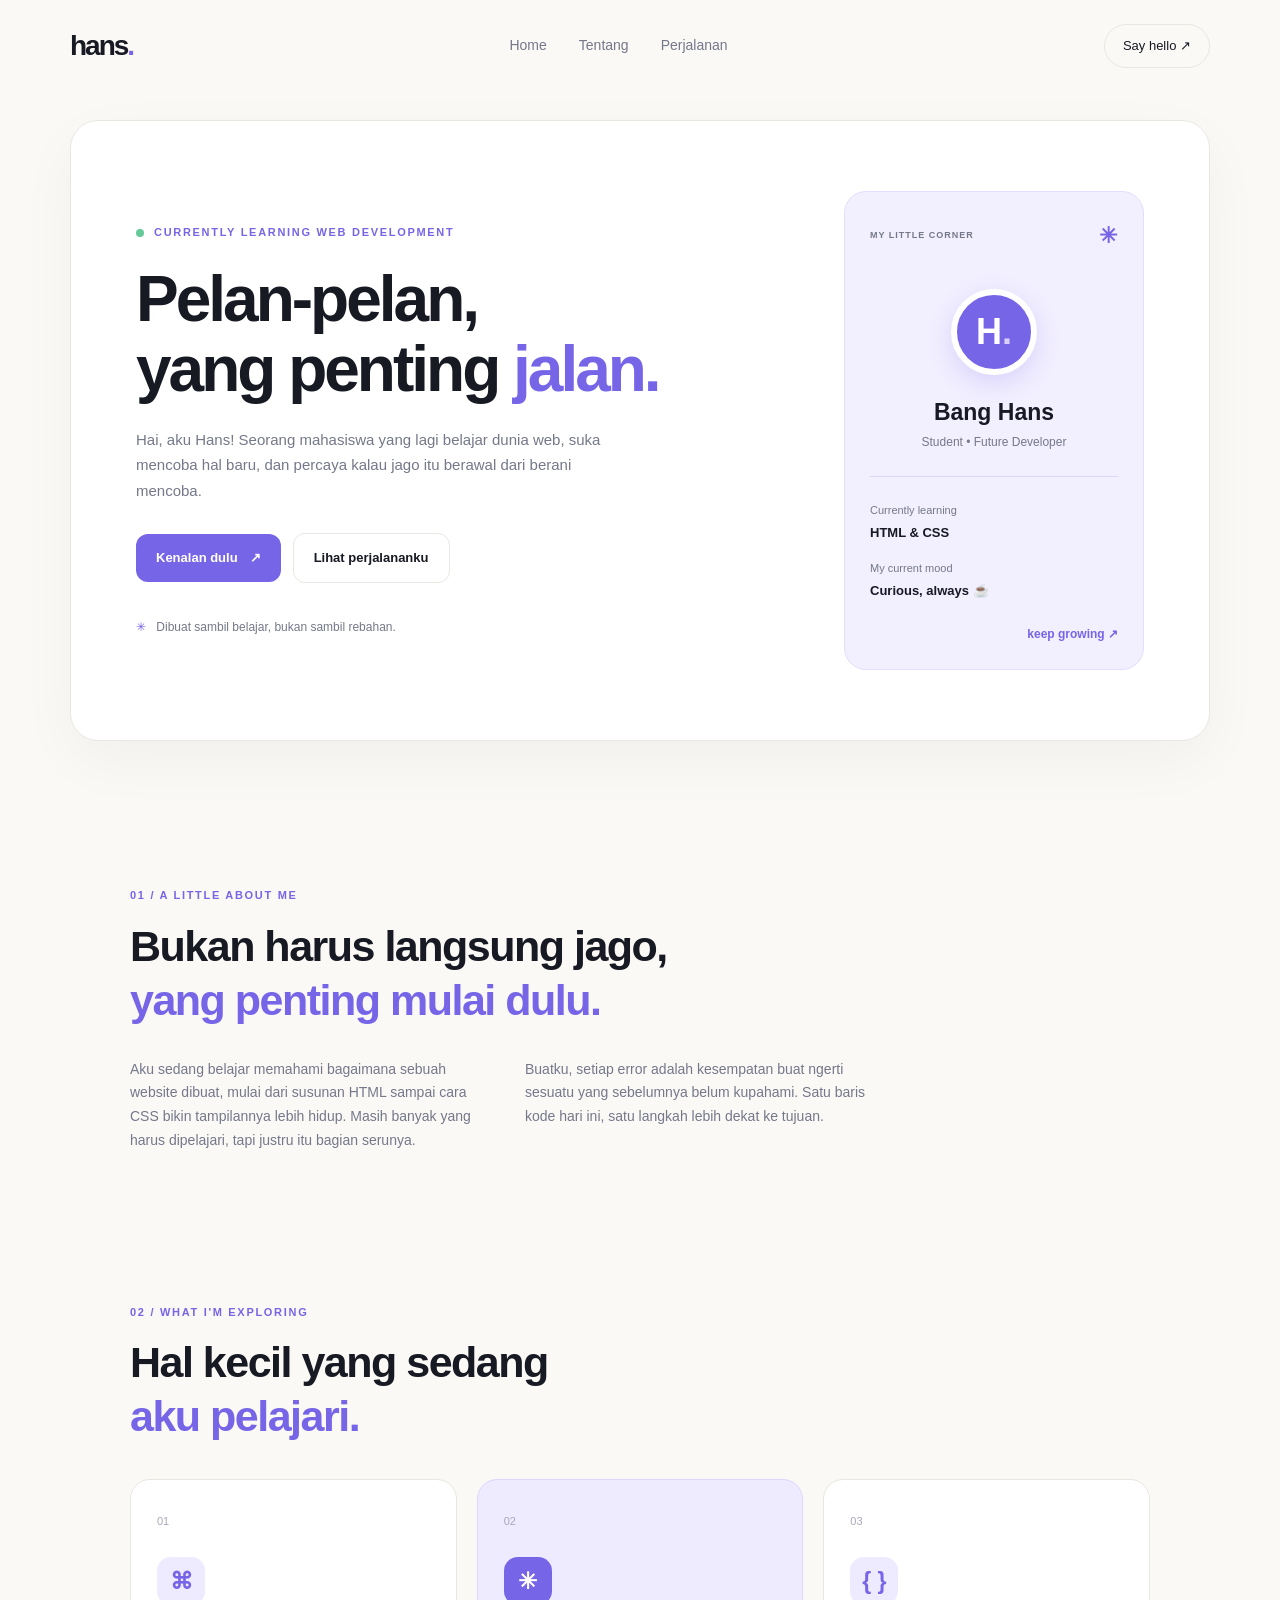
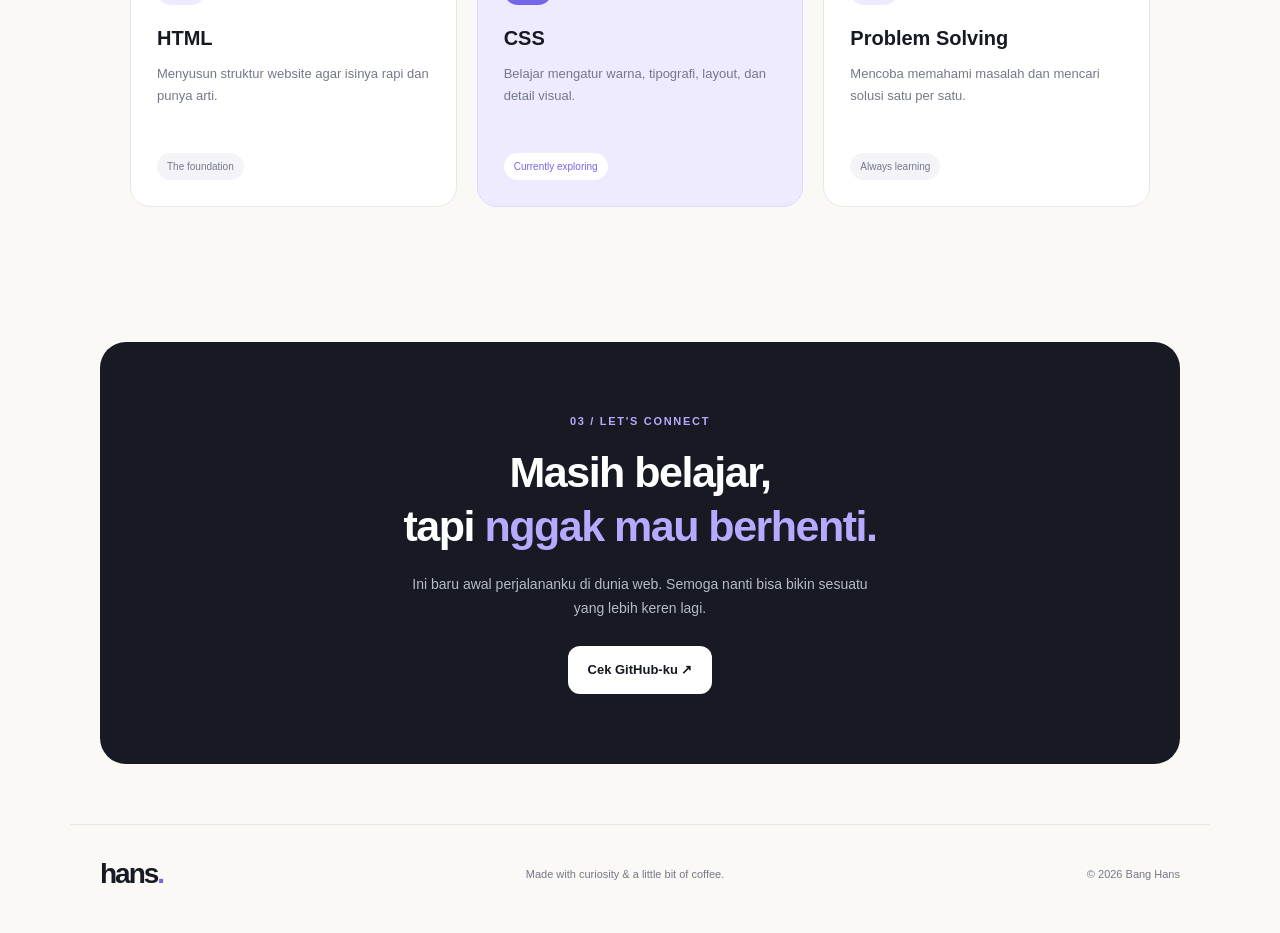
==== wpubelajarweb/08-css-dasar/index.html @ 2903f430 "feat: menyelesaikan tugas 6 studi kasus 1 html landing page" ====
<!DOCTYPE html>
<html lang="id">
<head>
    <meta charset="UTF-8">
    <meta name="viewport" content="width=device-width, initial-scale=1.0">
    <title>Hans Space | My Little Corner</title>
    <link rel="stylesheet" href="style.css">
</head>
<body>

    <header class="navbar">
        <a href="#" class="logo">hans<span>.</span></a>

        <nav>
            <a href="#home">Home</a>
            <a href="#about">Tentang</a>
            <a href="#journey">Perjalanan</a>
        </nav>

        <a href="#contact" class="nav-button">Say hello ↗</a>
    </header>

    <main>
        <section class="hero" id="home">
            <div class="hero-content">
                <p class="eyebrow">
                    <span class="status-dot"></span>
                    CURRENTLY LEARNING WEB DEVELOPMENT
                </p>

                <h1>
                    Pelan-pelan,<br>
                    yang penting <span>jalan.</span>
                </h1>

                <p class="hero-description">
                    Hai, aku Hans! Seorang mahasiswa yang lagi
                    belajar dunia web, suka mencoba hal baru,
                    dan percaya kalau jago itu berawal dari
                    berani mencoba.
                </p>

                <div class="hero-actions">
                    <a href="#about" class="button-primary">
                        Kenalan dulu <span>↗</span>
                    </a>
                    <a href="#journey" class="button-secondary">
                        Lihat perjalananku
                    </a>
                </div>

                <div class="mini-note">
                    <span>✳</span>
                    Dibuat sambil belajar, bukan sambil rebahan.
                </div>
            </div>

            <div class="hero-card">
                <div class="card-top">
                    <span>MY LITTLE CORNER</span>
                    <span class="card-star">✳</span>
                </div>

                <div class="avatar">
                    H<span>.</span>
                </div>

                <h2>Bang Hans</h2>
                <p class="card-subtitle">Student • Future Developer</p>

                <div class="card-divider"></div>

                <div class="card-info">
                    <span>Currently learning</span>
                    <strong>HTML & CSS</strong>
                </div>

                <div class="card-info">
                    <span>My current mood</span>
                    <strong>Curious, always ☕</strong>
                </div>

                <div class="card-decoration">keep growing ↗</div>
            </div>
        </section>

        <section class="about section" id="about">
            <div class="section-heading">
                <p class="eyebrow">01 / A LITTLE ABOUT ME</p>
                <h2>Bukan harus langsung jago,<br>
                    <span>yang penting mulai dulu.</span>
                </h2>
            </div>

            <div class="about-content">
                <p>
                    Aku sedang belajar memahami bagaimana sebuah
                    website dibuat, mulai dari susunan HTML sampai
                    cara CSS bikin tampilannya lebih hidup.
                    Masih banyak yang harus dipelajari, tapi justru
                    itu bagian serunya.
                </p>

                <p>
                    Buatku, setiap error adalah kesempatan buat
                    ngerti sesuatu yang sebelumnya belum kupahami.
                    Satu baris kode hari ini, satu langkah lebih
                    dekat ke tujuan.
                </p>
            </div>
        </section>

        <section class="journey section" id="journey">
            <div class="section-heading">
                <p class="eyebrow">02 / WHAT I'M EXPLORING</p>
                <h2>Hal kecil yang sedang<br>
                    <span>aku pelajari.</span>
                </h2>
            </div>

            <div class="skill-grid">
                <article class="skill-card">
                    <span class="skill-number">01</span>
                    <div class="skill-icon">⌘</div>
                    <h3>HTML</h3>
                    <p>Menyusun struktur website agar isinya rapi
                       dan punya arti.</p>
                    <span class="skill-tag">The foundation</span>
                </article>

                <article class="skill-card featured">
                    <span class="skill-number">02</span>
                    <div class="skill-icon">✳</div>
                    <h3>CSS</h3>
                    <p>Belajar mengatur warna, tipografi, layout,
                       dan detail visual.</p>
                    <span class="skill-tag">Currently exploring</span>
                </article>

                <article class="skill-card">
                    <span class="skill-number">03</span>
                    <div class="skill-icon">{ }</div>
                    <h3>Problem Solving</h3>
                    <p>Mencoba memahami masalah dan mencari
                       solusi satu per satu.</p>
                    <span class="skill-tag">Always learning</span>
                </article>
            </div>
        </section>

        <section class="contact section" id="contact">
            <p class="eyebrow">03 / LET'S CONNECT</p>
            <h2>Masih belajar,<br>tapi <span>nggak mau berhenti.</span></h2>
            <p>
                Ini baru awal perjalananku di dunia web.
                Semoga nanti bisa bikin sesuatu yang lebih keren lagi.
            </p>
            <a
                href="https://github.com/BangHansss"
                target="_blank"
                rel="noopener noreferrer"
                class="button-primary"
            >
                Cek GitHub-ku ↗
            </a>
        </section>
    </main>

    <footer class="footer">
        <a href="#" class="logo">hans<span>.</span></a>
        <p>Made with curiosity & a little bit of coffee.</p>
        <span>© 2026 Bang Hans</span>
    </footer>

</body>
</html>
---- wpubelajarweb/08-css-dasar/style.css ----
* {
    margin: 0;
    padding: 0;
    box-sizing: border-box;
}

html {
    scroll-behavior: smooth;
    scroll-padding-top: 90px;
}

:root {
    --dark: #171923;
    --muted: #747889;
    --purple: #7765e8;
    --purple-light: #eeeaff;
    --background: #faf9f6;
    --white: #ffffff;
    --border: #e9e7e2;
}

body {
    font-family: Arial, Helvetica, sans-serif;
    background-color: var(--background);
    color: var(--dark);
    line-height: 1.7;
}


.navbar {
    width: 100%;
    max-width: 1200px;
    margin: 0 auto;
    padding: 22px 30px;
    display: flex;
    align-items: center;
    justify-content: space-between;
    gap: 24px;
}

.logo {
    color: var(--dark);
    font-size: 28px;
    font-weight: 800;
    letter-spacing: -2px;
    text-decoration: none;
}

.logo span {
    color: var(--purple);
}

.navbar nav {
    display: flex;
    gap: 32px;
}

.navbar nav a {
    color: var(--muted);
    font-size: 14px;
    text-decoration: none;
    transition: color 0.3s ease;
}

.navbar nav a:hover {
    color: var(--purple);
}

.nav-button {
    padding: 10px 18px;
    color: var(--dark);
    border: 1px solid var(--border);
    border-radius: 30px;
    text-decoration: none;
    font-size: 13px;
    transition: all 0.3s ease;
}

.nav-button:hover {
    background-color: var(--dark);
    color: var(--white);
}

.hero {
    max-width: 1140px;
    min-height: 580px;
    margin: 28px auto 70px;
    padding: 70px 65px;
    display: flex;
    align-items: center;
    justify-content: space-between;
    gap: 50px;
    background: var(--white);
    border: 1px solid var(--border);
    border-radius: 28px;
    box-shadow: 0 20px 60px rgba(23, 25, 35, 0.04);
}

.hero-content {
    max-width: 590px;
}

.eyebrow {
    color: var(--purple);
    font-size: 11px;
    font-weight: bold;
    letter-spacing: 1.7px;
}

.hero-content .eyebrow {
    display: flex;
    align-items: center;
    gap: 10px;
}

.status-dot {
    width: 8px;
    height: 8px;
    display: inline-block;
    background-color: #65c99a;
    border-radius: 50%;
}

.hero h1 {
    margin: 22px 0;
    font-size: clamp(42px, 5vw, 68px);
    line-height: 1.1;
    letter-spacing: -3px;
}

.hero h1 span,
.section-heading h2 span,
.contact h2 span {
    color: var(--purple);
}

.hero-description {
    max-width: 490px;
    color: var(--muted);
    font-size: 15px;
}

.hero-actions {
    margin-top: 30px;
    display: flex;
    align-items: center;
    flex-wrap: wrap;
    gap: 12px;
}

.button-primary,
.button-secondary {
    display: inline-flex;
    align-items: center;
    justify-content: center;
    gap: 12px;
    padding: 13px 20px;
    border-radius: 12px;
    font-size: 13px;
    font-weight: bold;
    text-decoration: none;
    transition: all 0.3s ease;
}

.button-primary {
    background-color: var(--purple);
    color: var(--white);
}

.button-primary:hover {
    background-color: var(--dark);
    transform: translateY(-3px);
}

.button-secondary {
    color: var(--dark);
    border: 1px solid var(--border);
}

.button-secondary:hover {
    border-color: var(--purple);
    color: var(--purple);
}

.mini-note {
    margin-top: 34px;
    color: var(--muted);
    font-size: 12px;
}

.mini-note span {
    margin-right: 7px;
    color: var(--purple);
}

.hero-card {
    position: relative;
    flex-shrink: 0;
    width: 300px;
    padding: 25px;
    overflow: hidden;
    background-color: #f2efff;
    border: 1px solid #e4defe;
    border-radius: 22px;
}

.card-top {
    display: flex;
    align-items: center;
    justify-content: space-between;
    color: var(--muted);
    font-size: 9px;
    font-weight: bold;
    letter-spacing: 1px;
}

.card-star {
    color: var(--purple);
    font-size: 22px;
}

.avatar {
    width: 86px;
    height: 86px;
    margin: 35px auto 18px;
    display: flex;
    align-items: center;
    justify-content: center;
    background-color: var(--purple);
    color: var(--white);
    border: 6px solid var(--white);
    border-radius: 50%;
    box-shadow: 0 8px 25px rgba(119, 101, 232, 0.2);
    font-size: 36px;
    font-weight: bold;
}

.avatar span {
    color: #d9d0ff;
}

.hero-card h2 {
    text-align: center;
    font-size: 23px;
}

.card-subtitle {
    color: var(--muted);
    text-align: center;
    font-size: 12px;
}

.card-divider {
    height: 1px;
    margin: 24px 0;
    background-color: #ded8f7;
}

.card-info {
    margin-bottom: 15px;
    display: flex;
    flex-direction: column;
    gap: 2px;
}

.card-info span {
    color: var(--muted);
    font-size: 11px;
}

.card-info strong {
    font-size: 13px;
}

.card-decoration {
    margin-top: 22px;
    color: var(--purple);
    text-align: right;
    font-size: 12px;
    font-weight: bold;
}


.section {
    max-width: 1080px;
    margin: 0 auto;
    padding: 75px 30px;
}

.section-heading h2,
.contact h2 {
    margin-top: 15px;
    font-size: clamp(30px, 4vw, 43px);
    line-height: 1.25;
    letter-spacing: -1.5px;
}

.about-content {
    max-width: 760px;
    margin-top: 30px;
    display: grid;
    grid-template-columns: 1fr 1fr;
    gap: 30px;
}

.about-content p {
    color: var(--muted);
    font-size: 14px;
}


.skill-grid {
    margin-top: 35px;
    display: grid;
    grid-template-columns: repeat(3, 1fr);
    gap: 20px;
}

.skill-card {
    position: relative;
    padding: 26px;
    background-color: var(--white);
    border: 1px solid var(--border);
    border-radius: 20px;
    transition: all 0.3s ease;
}

.skill-card:hover {
    transform: translateY(-6px);
    border-color: #c9c0ff;
    box-shadow: 0 15px 35px rgba(23, 25, 35, 0.06);
}

.skill-card.featured {
    background-color: var(--purple-light);
    border-color: #ded7ff;
}

.skill-number {
    color: #aaa7b7;
    font-size: 11px;
}

.skill-icon {
    width: 48px;
    height: 48px;
    margin: 24px 0 16px;
    display: flex;
    align-items: center;
    justify-content: center;
    background-color: var(--purple-light);
    color: var(--purple);
    border-radius: 14px;
    font-size: 23px;
    font-weight: bold;
}

.featured .skill-icon {
    background-color: var(--purple);
    color: var(--white);
}

.skill-card h3 {
    margin-bottom: 8px;
    font-size: 20px;
}

.skill-card p {
    min-height: 72px;
    color: var(--muted);
    font-size: 13px;
}

.skill-tag {
    margin-top: 18px;
    display: inline-block;
    padding: 5px 10px;
    background-color: #f4f3f8;
    color: var(--muted);
    border-radius: 20px;
    font-size: 10px;
}

.featured .skill-tag {
    background-color: var(--white);
    color: var(--purple);
}


.contact {
    margin-top: 60px;
    margin-bottom: 60px;
    padding: 70px 30px;
    background-color: var(--dark);
    border-radius: 26px;
    text-align: center;
}

.contact .eyebrow {
    color: #b4aaff;
}

.contact h2 {
    color: var(--white);
}

.contact h2 span {
    color: #b4aaff;
}

.contact > p:not(.eyebrow) {
    max-width: 460px;
    margin: 20px auto 25px;
    color: #b7bac8;
    font-size: 14px;
}

.contact .button-primary {
    background-color: var(--white);
    color: var(--dark);
}

.contact .button-primary:hover {
    background-color: var(--purple);
    color: var(--white);
}


.footer {
    max-width: 1140px;
    margin: 0 auto;
    padding: 25px 30px 35px;
    display: flex;
    align-items: center;
    justify-content: space-between;
    gap: 20px;
    border-top: 1px solid var(--border);
}

.footer p,
.footer > span {
    color: var(--muted);
    font-size: 11px;
}


@media (max-width: 850px) {
    .hero {
        margin: 20px;
        padding: 45px 30px;
        flex-direction: column;
        align-items: flex-start;
    }

    .hero-card {
        width: 100%;
        max-width: 380px;
        align-self: center;
    }

    .skill-grid {
        grid-template-columns: 1fr 1fr;
    }

    .contact {
        margin-right: 20px;
        margin-left: 20px;
    }
}

@media (max-width: 560px) {
    .navbar {
        padding: 18px 20px;
        flex-wrap: wrap;
    }

    .navbar nav {
        order: 3;
        width: 100%;
        justify-content: space-between;
        gap: 12px;
    }

    .hero {
        min-height: auto;
        margin: 12px;
        padding: 38px 22px;
        gap: 35px;
        border-radius: 22px;
    }

    .hero h1 {
        letter-spacing: -2px;
    }

    .hero-content .eyebrow {
        font-size: 9px;
        letter-spacing: 1px;
    }

    .hero-actions {
        align-items: stretch;
        flex-direction: column;
    }

    .section {
        padding: 55px 22px;
    }

    .about-content,
    .skill-grid {
        grid-template-columns: 1fr;
    }

    .skill-card p {
        min-height: auto;
    }

    .contact {
        margin: 20px 12px 40px;
        padding: 55px 22px;
    }

    .footer {
        padding: 25px 20px;
        flex-wrap: wrap;
    }

    .footer p {
        order: 3;
        width: 100%;
    }
}
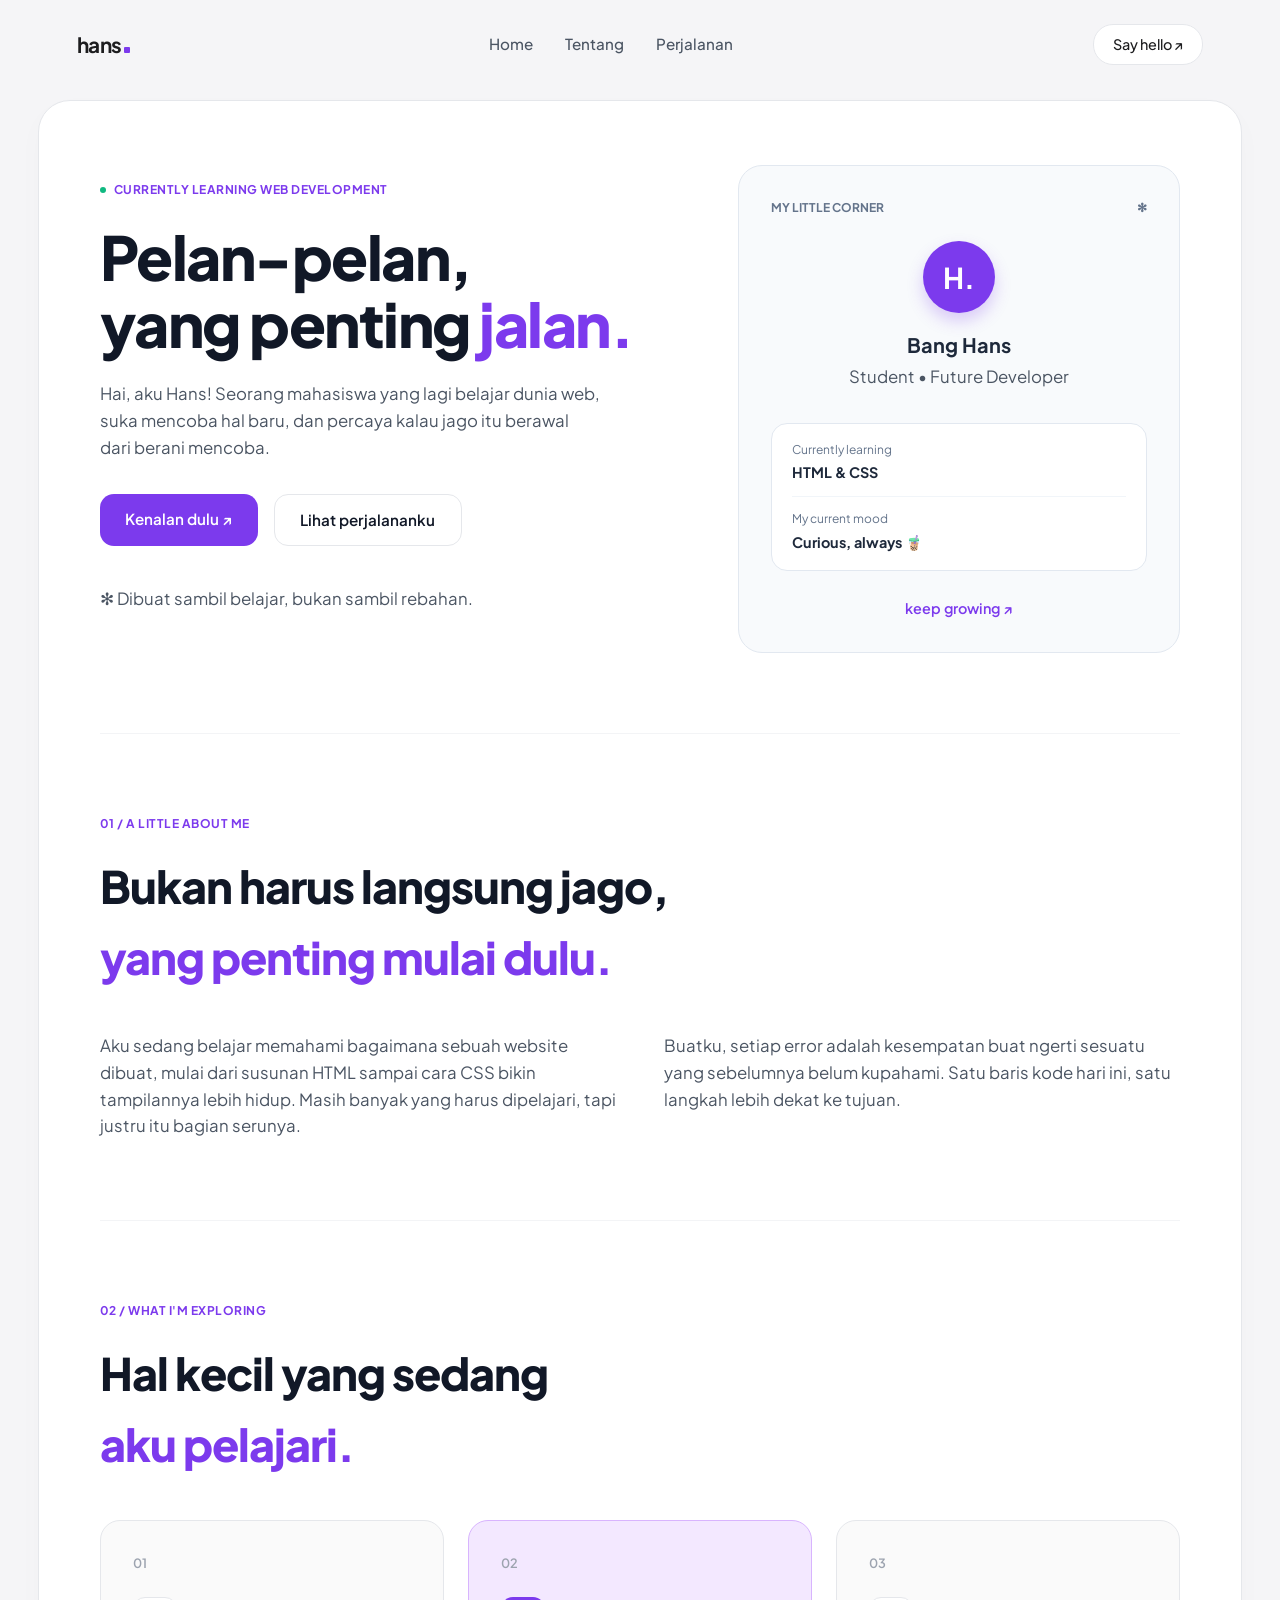
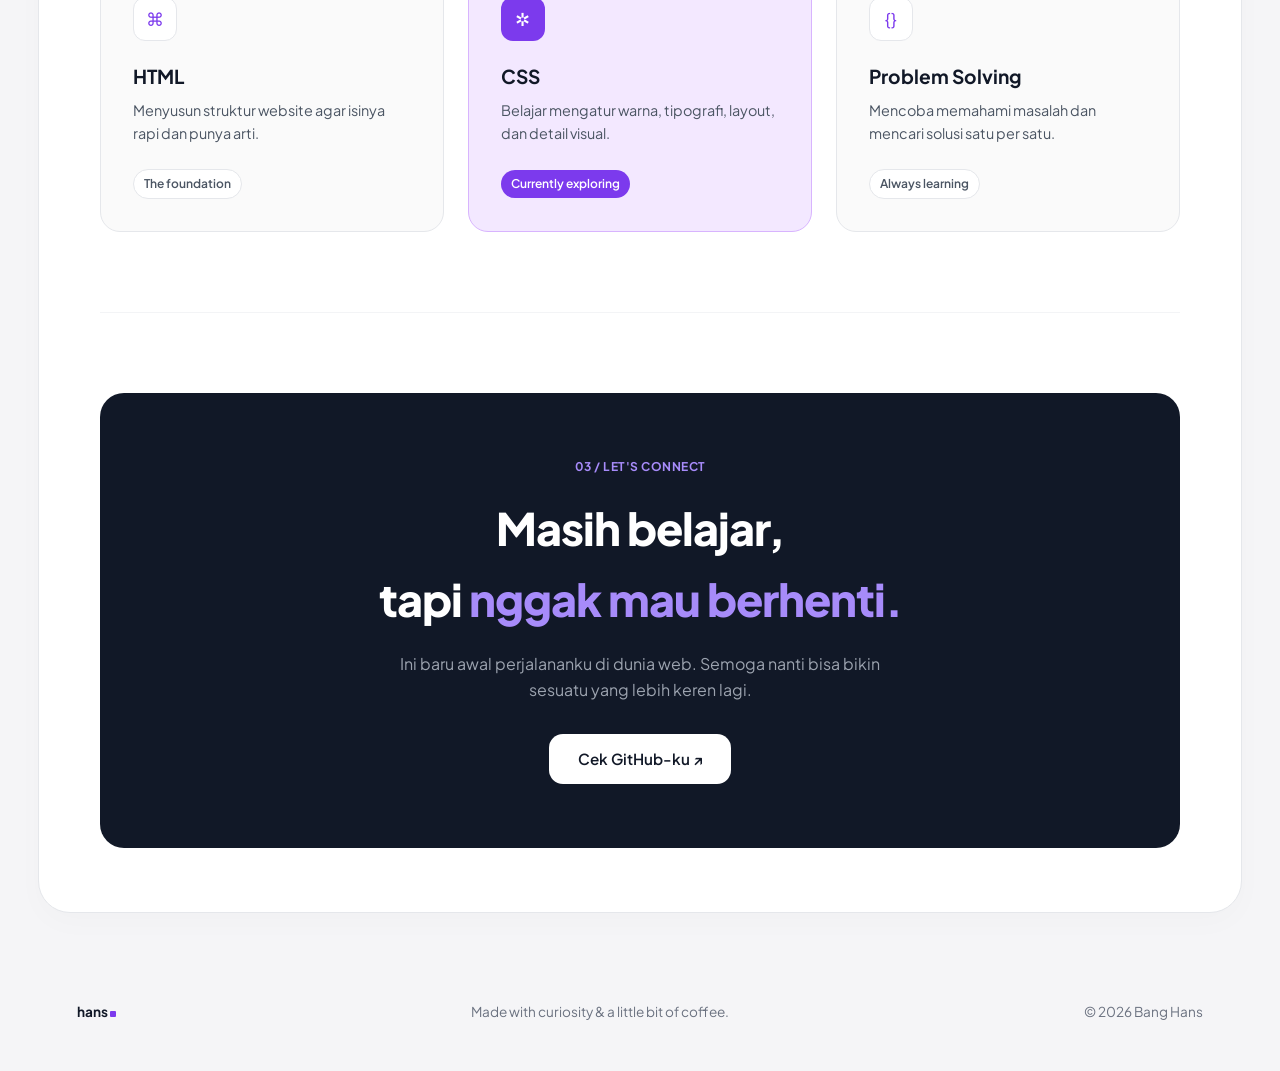
==== commit 24e2e4a7: "menyelesaikan tugas css dasar chapter 8" ====
--- a/wpubelajarweb/08-css-dasar/index.html
+++ b/wpubelajarweb/08-css-dasar/index.html
@@ -1,177 +1,128 @@
-
 <!DOCTYPE html>
 <html lang="id">
 <head>
     <meta charset="UTF-8">
     <meta name="viewport" content="width=device-width, initial-scale=1.0">
-    <title>Hans Space | My Little Corner</title>
+    <title>Bagas Raihan T. — Web Portfolio</title>
     <link rel="stylesheet" href="style.css">
+
+    <link rel="preconnect" href="https://fonts.googleapis.com">
+    <link rel="preconnect" href="https://fonts.gstatic.com" crossorigin>
+    <link href="https://fonts.googleapis.com/css2?family=Plus+Jakarta+Sans:wght@300;400;500;600;700&display=swap" rel="stylesheet">
 </head>
 <body>
 
-    <header class="navbar">
-        <a href="#" class="logo">hans<span>.</span></a>
-
+    <header>
+        <a href="#" class="logo">hans<span class="logo-dot"></span></a>
         <nav>
             <a href="#home">Home</a>
-            <a href="#about">Tentang</a>
-            <a href="#journey">Perjalanan</a>
+            <a href="#tentang">Tentang</a>
+            <a href="#perjalanan">Perjalanan</a>
         </nav>
-
-        <a href="#contact" class="nav-button">Say hello ↗</a>
+        <a href="https://github.com/BangHansss" target="_blank" class="btn-say-hello">Say hello ↗</a>
     </header>
 
-    <main>
-        <section class="hero" id="home">
-            <div class="hero-content">
-                <p class="eyebrow">
-                    <span class="status-dot"></span>
-                    CURRENTLY LEARNING WEB DEVELOPMENT
-                </p>
-
-                <h1>
-                    Pelan-pelan,<br>
-                    yang penting <span>jalan.</span>
-                </h1>
-
-                <p class="hero-description">
-                    Hai, aku Hans! Seorang mahasiswa yang lagi
-                    belajar dunia web, suka mencoba hal baru,
-                    dan percaya kalau jago itu berawal dari
-                    berani mencoba.
-                </p>
-
-                <div class="hero-actions">
-                    <a href="#about" class="button-primary">
-                        Kenalan dulu <span>↗</span>
-                    </a>
-                    <a href="#journey" class="button-secondary">
-                        Lihat perjalananku
-                    </a>
+    <main class="main-wrapper">
+        <div class="hero-card">
+            
+            <!-- Hero Section -->
+            <section id="home" class="hero">
+                <div class="hero-content">
+                    <div class="badge-learning">
+                        <span class="badge-dot"></span> CURRENTLY LEARNING WEB DEVELOPMENT
+                    </div>
+                    <h1>Pelan-pelan,<br>yang penting <span class="text-gradient">jalan.</span></h1>
+                    <p>
+                        Hai, aku Hans! Seorang mahasiswa yang lagi belajar dunia web, suka mencoba hal baru, dan percaya kalau jago itu berawal dari berani mencoba.
+                    </p>
+                    <div class="hero-buttons">
+                        <a href="#tentang" class="btn-primary">Kenalan dulu ↗</a>
+                        <a href="#perjalanan" class="btn-secondary">Lihat perjalananku</a>
+                    </div>
+                    <p class="footer-quote">✻ Dibuat sambil belajar, bukan sambil rebahan.</p>
                 </div>
 
-                <div class="mini-note">
-                    <span>✳</span>
-                    Dibuat sambil belajar, bukan sambil rebahan.
+                <div class="little-corner-card">
+                    <div class="corner-header">
+                        <span class="corner-title">MY LITTLE CORNER</span>
+                        <span class="corner-icon">✻</span>
+                    </div>
+                    <div class="profile-circle">H.</div>
+                    <h3>Bang Hans</h3>
+                    <p class="profile-subtitle">Student • Future Developer</p>
+                    
+                    <div class="corner-info">
+                        <div class="info-item">
+                            <span class="info-label">Currently learning</span>
+                            <span class="info-value">HTML & CSS</span>
+                        </div>
+                        <hr class="info-divider">
+                        <div class="info-item">
+                            <span class="info-label">My current mood</span>
+                            <span class="info-value">Curious, always 🧋</span>
+                        </div>
+                    </div>
+                    <a href="https://github.com/BangHansss" target="_blank" class="corner-link">keep growing ↗</a>
                 </div>
-            </div>
+            </section>
 
-            <div class="hero-card">
-                <div class="card-top">
-                    <span>MY LITTLE CORNER</span>
-                    <span class="card-star">✳</span>
+            <section id="tentang" class="section-about">
+                <div class="section-tag">01 / A LITTLE ABOUT ME</div>
+                <h2>Bukan harus langsung jago,<br><span class="text-gradient">yang penting mulai dulu.</span></h2>
+                <div class="about-grid">
+                    <p>Aku sedang belajar memahami bagaimana sebuah website dibuat, mulai dari susunan HTML sampai cara CSS bikin tampilannya lebih hidup. Masih banyak yang harus dipelajari, tapi justru itu bagian serunya.</p>
+                    <p>Buatku, setiap error adalah kesempatan buat ngerti sesuatu yang sebelumnya belum kupahami. Satu baris kode hari ini, satu langkah lebih dekat ke tujuan.</p>
                 </div>
+            </section>
 
-                <div class="avatar">
-                    H<span>.</span>
+            <section id="perjalanan" class="section-exploring">
+                <div class="section-tag">02 / WHAT I'M EXPLORING</div>
+                <h2>Hal kecil yang sedang<br><span class="text-gradient">aku pelajari.</span></h2>
+                
+                <div class="cards-grid">
+                    <div class="explore-card">
+                        <span class="card-num">01</span>
+                        <div class="card-icon-box">⌘</div>
+                        <h3>HTML</h3>
+                        <p>Menyusun struktur website agar isinya rapi dan punya arti.</p>
+                        <span class="card-badge">The foundation</span>
+                    </div>
+
+                    <div class="explore-card card-highlight">
+                        <span class="card-num">02</span>
+                        <div class="card-icon-box card-icon-dark">✲</div>
+                        <h3>CSS</h3>
+                        <p>Belajar mengatur warna, tipografi, layout, dan detail visual.</p>
+                        <span class="card-badge badge-active">Currently exploring</span>
+                    </div>
+
+                    <div class="explore-card">
+                        <span class="card-num">03</span>
+                        <div class="card-icon-box">{}</div>
+                        <h3>Problem Solving</h3>
+                        <p>Mencoba memahami masalah dan mencari solusi satu per satu.</p>
+                        <span class="card-badge">Always learning</span>
+                    </div>
                 </div>
+            </section>
 
-                <h2>Bang Hans</h2>
-                <p class="card-subtitle">Student • Future Developer</p>
+            <section class="section-connect">
+                <div class="connect-box">
+                    <div class="section-tag tag-light">03 / LET'S CONNECT</div>
+                    <h2>Masih belajar,<br>tapi <span class="text-gradient-light">nggak mau berhenti.</span></h2>
+                    <p>Ini baru awal perjalananku di dunia web. Semoga nanti bisa bikin sesuatu yang lebih keren lagi.</p>
+                    <a href="https://github.com/BangHansss" target="_blank" class="btn-connect">Cek GitHub-ku ↗</a>
+                </div>
+            </section>
 
-                <div class="card-divider"></div>
-
-                <div class="card-info">
-                    <span>Currently learning</span>
-                    <strong>HTML & CSS</strong>
-                </div>
-
-                <div class="card-info">
-                    <span>My current mood</span>
-                    <strong>Curious, always ☕</strong>
-                </div>
-
-                <div class="card-decoration">keep growing ↗</div>
-            </div>
-        </section>
-
-        <section class="about section" id="about">
-            <div class="section-heading">
-                <p class="eyebrow">01 / A LITTLE ABOUT ME</p>
-                <h2>Bukan harus langsung jago,<br>
-                    <span>yang penting mulai dulu.</span>
-                </h2>
-            </div>
-
-            <div class="about-content">
-                <p>
-                    Aku sedang belajar memahami bagaimana sebuah
-                    website dibuat, mulai dari susunan HTML sampai
-                    cara CSS bikin tampilannya lebih hidup.
-                    Masih banyak yang harus dipelajari, tapi justru
-                    itu bagian serunya.
-                </p>
-
-                <p>
-                    Buatku, setiap error adalah kesempatan buat
-                    ngerti sesuatu yang sebelumnya belum kupahami.
-                    Satu baris kode hari ini, satu langkah lebih
-                    dekat ke tujuan.
-                </p>
-            </div>
-        </section>
-
-        <section class="journey section" id="journey">
-            <div class="section-heading">
-                <p class="eyebrow">02 / WHAT I'M EXPLORING</p>
-                <h2>Hal kecil yang sedang<br>
-                    <span>aku pelajari.</span>
-                </h2>
-            </div>
-
-            <div class="skill-grid">
-                <article class="skill-card">
-                    <span class="skill-number">01</span>
-                    <div class="skill-icon">⌘</div>
-                    <h3>HTML</h3>
-                    <p>Menyusun struktur website agar isinya rapi
-                       dan punya arti.</p>
-                    <span class="skill-tag">The foundation</span>
-                </article>
-
-                <article class="skill-card featured">
-                    <span class="skill-number">02</span>
-                    <div class="skill-icon">✳</div>
-                    <h3>CSS</h3>
-                    <p>Belajar mengatur warna, tipografi, layout,
-                       dan detail visual.</p>
-                    <span class="skill-tag">Currently exploring</span>
-                </article>
-
-                <article class="skill-card">
-                    <span class="skill-number">03</span>
-                    <div class="skill-icon">{ }</div>
-                    <h3>Problem Solving</h3>
-                    <p>Mencoba memahami masalah dan mencari
-                       solusi satu per satu.</p>
-                    <span class="skill-tag">Always learning</span>
-                </article>
-            </div>
-        </section>
-
-        <section class="contact section" id="contact">
-            <p class="eyebrow">03 / LET'S CONNECT</p>
-            <h2>Masih belajar,<br>tapi <span>nggak mau berhenti.</span></h2>
-            <p>
-                Ini baru awal perjalananku di dunia web.
-                Semoga nanti bisa bikin sesuatu yang lebih keren lagi.
-            </p>
-            <a
-                href="https://github.com/BangHansss"
-                target="_blank"
-                rel="noopener noreferrer"
-                class="button-primary"
-            >
-                Cek GitHub-ku ↗
-            </a>
-        </section>
+        </div>
     </main>
 
-    <footer class="footer">
-        <a href="#" class="logo">hans<span>.</span></a>
-        <p>Made with curiosity & a little bit of coffee.</p>
-        <span>© 2026 Bang Hans</span>
+    <footer>
+        <div class="footer-left">hans<span class="logo-dot"></span></div>
+        <div class="footer-mid">Made with curiosity & a little bit of coffee.</div>
+        <div class="footer-right">© 2026 Bang Hans</div>
     </footer>
 
 </body>
-</html>
+</html>
--- a/wpubelajarweb/08-css-dasar/style.css
+++ b/wpubelajarweb/08-css-dasar/style.css
@@ -1,535 +1,418 @@
-
-
 * {
     margin: 0;
     padding: 0;
     box-sizing: border-box;
-}
-
-html {
+    font-family: 'Plus Jakarta Sans', sans-serif;
     scroll-behavior: smooth;
-    scroll-padding-top: 90px;
-}
-
-:root {
-    --dark: #171923;
-    --muted: #747889;
-    --purple: #7765e8;
-    --purple-light: #eeeaff;
-    --background: #faf9f6;
-    --white: #ffffff;
-    --border: #e9e7e2;
 }
 
 body {
-    font-family: Arial, Helvetica, sans-serif;
-    background-color: var(--background);
-    color: var(--dark);
-    line-height: 1.7;
-}
-
-
-.navbar {
+    background-color: #f5f5f7;
+    color: #1d1d1f;
+    line-height: 1.6;
+}
+
+header {
+    position: fixed;
+    top: 0; left: 0;
     width: 100%;
-    max-width: 1200px;
+    padding: 1.5rem 6%;
+    display: flex;
+    justify-content: space-between;
+    align-items: center;
+    background: rgba(245, 245, 247, 0.85);
+    backdrop-filter: blur(12px);
+    z-index: 1000;
+}
+
+.logo {
+    font-size: 1.3rem;
+    font-weight: 700;
+    color: #1d1d1f;
+    text-decoration: none;
+    letter-spacing: -0.5px;
+}
+
+.logo-dot {
+    display: inline-block;
+    width: 6px; height: 6px;
+    background-color: #7c3aed;
+    margin-left: 2px;
+    border-radius: 1px;
+}
+
+nav {
+    display: flex;
+    gap: 2rem;
+}
+
+nav a {
+    text-decoration: none;
+    color: #4b5563;
+    font-size: 0.95rem;
+    font-weight: 500;
+}
+
+nav a:hover {
+    color: #1d1d1f;
+}
+
+.btn-say-hello {
+    text-decoration: none;
+    color: #1d1d1f;
+    border: 1px solid #e5e7eb;
+    padding: 0.5rem 1.2rem;
+    border-radius: 20px;
+    font-size: 0.9rem;
+    font-weight: 500;
+    background: #fff;
+    transition: all 0.2s;
+}
+
+.btn-say-hello:hover {
+    background: #f3f4f6;
+}
+
+.main-wrapper {
+    padding: 100px 3% 40px;
+    max-width: 1350px;
     margin: 0 auto;
-    padding: 22px 30px;
-    display: flex;
-    align-items: center;
+}
+
+.hero-card {
+    background: #fff;
+    border: 1px solid #e5e7eb;
+    border-radius: 32px;
+    padding: 4rem 5%;
+    box-shadow: 0 10px 30px rgba(0, 0, 0, 0.02);
+}
+
+.hero {
+    display: grid;
+    grid-template-columns: 1.3fr 1fr;
+    gap: 4rem;
+    align-items: center;
+    padding-bottom: 5rem;
+    border-bottom: 1px solid #f3f4f6;
+}
+
+.badge-learning {
+    display: inline-flex;
+    align-items: center;
+    gap: 8px;
+    font-size: 0.75rem;
+    font-weight: 700;
+    color: #7c3aed;
+    letter-spacing: 0.5px;
+    margin-bottom: 1.5rem;
+}
+
+.badge-dot {
+    width: 6px; height: 6px;
+    background-color: #10b981;
+    border-radius: 50%;
+}
+
+.hero h1 {
+    font-size: 3.8rem;
+    font-weight: 800;
+    line-height: 1.1;
+    color: #111827;
+    margin-bottom: 1.5rem;
+    letter-spacing: -1.5px;
+}
+
+.text-gradient {
+    color: #7c3aed;
+}
+
+.hero p {
+    color: #4b5563;
+    font-size: 1.05rem;
+    margin-bottom: 2rem;
+    max-width: 500px;
+}
+
+.hero-buttons {
+    display: flex;
+    gap: 1rem;
+    margin-bottom: 2.5rem;
+}
+
+.btn-primary {
+    background-color: #7c3aed;
+    color: #fff;
+    padding: 0.8rem 1.6rem;
+    border-radius: 14px;
+    text-decoration: none;
+    font-weight: 600;
+    font-size: 0.95rem;
+}
+
+.btn-secondary {
+    background-color: #fff;
+    color: #111827;
+    border: 1px solid #e5e7eb;
+    padding: 0.8rem 1.6rem;
+    border-radius: 14px;
+    text-decoration: none;
+    font-weight: 600;
+    font-size: 0.95rem;
+}
+
+.footer-quote {
+    font-size: 0.85rem;
+    color: #9ca3af;
+}
+
+.little-corner-card {
+    background: #f8fafc;
+    border: 1px solid #e2e8f0;
+    border-radius: 24px;
+    padding: 2rem;
+    text-align: center;
+}
+
+.corner-header {
+    display: flex;
     justify-content: space-between;
-    gap: 24px;
-}
-
-.logo {
-    color: var(--dark);
-    font-size: 28px;
-    font-weight: 800;
-    letter-spacing: -2px;
-    text-decoration: none;
-}
-
-.logo span {
-    color: var(--purple);
-}
-
-.navbar nav {
-    display: flex;
-    gap: 32px;
-}
-
-.navbar nav a {
-    color: var(--muted);
-    font-size: 14px;
-    text-decoration: none;
-    transition: color 0.3s ease;
-}
-
-.navbar nav a:hover {
-    color: var(--purple);
-}
-
-.nav-button {
-    padding: 10px 18px;
-    color: var(--dark);
-    border: 1px solid var(--border);
-    border-radius: 30px;
-    text-decoration: none;
-    font-size: 13px;
-    transition: all 0.3s ease;
-}
-
-.nav-button:hover {
-    background-color: var(--dark);
-    color: var(--white);
-}
-
-.hero {
-    max-width: 1140px;
-    min-height: 580px;
-    margin: 28px auto 70px;
-    padding: 70px 65px;
-    display: flex;
-    align-items: center;
-    justify-content: space-between;
-    gap: 50px;
-    background: var(--white);
-    border: 1px solid var(--border);
-    border-radius: 28px;
-    box-shadow: 0 20px 60px rgba(23, 25, 35, 0.04);
-}
-
-.hero-content {
-    max-width: 590px;
-}
-
-.eyebrow {
-    color: var(--purple);
-    font-size: 11px;
-    font-weight: bold;
-    letter-spacing: 1.7px;
-}
-
-.hero-content .eyebrow {
-    display: flex;
-    align-items: center;
-    gap: 10px;
-}
-
-.status-dot {
-    width: 8px;
-    height: 8px;
-    display: inline-block;
-    background-color: #65c99a;
+    align-items: center;
+    font-size: 0.75rem;
+    font-weight: 700;
+    color: #64748b;
+    margin-bottom: 1.5rem;
+}
+
+.profile-circle {
+    width: 72px; height: 72px;
+    background: #7c3aed;
+    color: #fff;
+    font-size: 1.8rem;
+    font-weight: 700;
+    display: flex;
+    align-items: center;
+    justify-content: center;
     border-radius: 50%;
-}
-
-.hero h1 {
-    margin: 22px 0;
-    font-size: clamp(42px, 5vw, 68px);
-    line-height: 1.1;
-    letter-spacing: -3px;
-}
-
-.hero h1 span,
-.section-heading h2 span,
-.contact h2 span {
-    color: var(--purple);
-}
-
-.hero-description {
-    max-width: 490px;
-    color: var(--muted);
-    font-size: 15px;
-}
-
-.hero-actions {
-    margin-top: 30px;
-    display: flex;
-    align-items: center;
-    flex-wrap: wrap;
-    gap: 12px;
-}
-
-.button-primary,
-.button-secondary {
-    display: inline-flex;
-    align-items: center;
-    justify-content: center;
-    gap: 12px;
-    padding: 13px 20px;
-    border-radius: 12px;
-    font-size: 13px;
-    font-weight: bold;
-    text-decoration: none;
-    transition: all 0.3s ease;
-}
-
-.button-primary {
-    background-color: var(--purple);
-    color: var(--white);
-}
-
-.button-primary:hover {
-    background-color: var(--dark);
-    transform: translateY(-3px);
-}
-
-.button-secondary {
-    color: var(--dark);
-    border: 1px solid var(--border);
-}
-
-.button-secondary:hover {
-    border-color: var(--purple);
-    color: var(--purple);
-}
-
-.mini-note {
-    margin-top: 34px;
-    color: var(--muted);
-    font-size: 12px;
-}
-
-.mini-note span {
-    margin-right: 7px;
-    color: var(--purple);
-}
-
-.hero-card {
-    position: relative;
-    flex-shrink: 0;
-    width: 300px;
-    padding: 25px;
-    overflow: hidden;
-    background-color: #f2efff;
-    border: 1px solid #e4defe;
-    border-radius: 22px;
-}
-
-.card-top {
-    display: flex;
-    align-items: center;
-    justify-content: space-between;
-    color: var(--muted);
-    font-size: 9px;
-    font-weight: bold;
-    letter-spacing: 1px;
-}
-
-.card-star {
-    color: var(--purple);
-    font-size: 22px;
-}
-
-.avatar {
-    width: 86px;
-    height: 86px;
-    margin: 35px auto 18px;
-    display: flex;
-    align-items: center;
-    justify-content: center;
-    background-color: var(--purple);
-    color: var(--white);
-    border: 6px solid var(--white);
-    border-radius: 50%;
-    box-shadow: 0 8px 25px rgba(119, 101, 232, 0.2);
-    font-size: 36px;
-    font-weight: bold;
-}
-
-.avatar span {
-    color: #d9d0ff;
-}
-
-.hero-card h2 {
-    text-align: center;
-    font-size: 23px;
-}
-
-.card-subtitle {
-    color: var(--muted);
-    text-align: center;
-    font-size: 12px;
-}
-
-.card-divider {
-    height: 1px;
-    margin: 24px 0;
-    background-color: #ded8f7;
-}
-
-.card-info {
-    margin-bottom: 15px;
+    margin: 0 auto 1rem;
+    box-shadow: 0 8px 16px rgba(124, 58, 237, 0.25);
+}
+
+.little-corner-card h3 {
+    font-size: 1.25rem;
+    font-weight: 700;
+    color: #1e293b;
+    margin-bottom: 0.2rem;
+}
+
+.profile-subtitle {
+    font-size: 0.85rem;
+    color: #64748b;
+    margin-bottom: 1.5rem;
+}
+
+.corner-info {
+    background: #fff;
+    border: 1px solid #e2e8f0;
+    border-radius: 16px;
+    padding: 1rem 1.25rem;
+    text-align: left;
+    margin-bottom: 1.5rem;
+}
+
+.info-item {
     display: flex;
     flex-direction: column;
     gap: 2px;
 }
 
-.card-info span {
-    color: var(--muted);
-    font-size: 11px;
-}
-
-.card-info strong {
-    font-size: 13px;
-}
-
-.card-decoration {
-    margin-top: 22px;
-    color: var(--purple);
-    text-align: right;
-    font-size: 12px;
-    font-weight: bold;
-}
-
-
-.section {
-    max-width: 1080px;
-    margin: 0 auto;
-    padding: 75px 30px;
-}
-
-.section-heading h2,
-.contact h2 {
-    margin-top: 15px;
-    font-size: clamp(30px, 4vw, 43px);
-    line-height: 1.25;
-    letter-spacing: -1.5px;
-}
-
-.about-content {
-    max-width: 760px;
-    margin-top: 30px;
+.info-label {
+    font-size: 0.75rem;
+    color: #64748b;
+}
+
+.info-value {
+    font-size: 0.9rem;
+    font-weight: 700;
+    color: #1e293b;
+}
+
+.info-divider {
+    border: none;
+    border-top: 1px solid #f1f5f9;
+    margin: 0.75rem 0;
+}
+
+.corner-link {
+    display: inline-block;
+    color: #7c3aed;
+    text-decoration: none;
+    font-weight: 600;
+    font-size: 0.9rem;
+}
+
+.section-about, .section-exploring {
+    padding: 5rem 0;
+    border-bottom: 1px solid #f3f4f6;
+}
+
+.section-tag {
+    font-size: 0.75rem;
+    font-weight: 700;
+    color: #7c3aed;
+    margin-bottom: 1rem;
+    letter-spacing: 0.5px;
+}
+
+.section-about h2, .section-exploring h2 {
+    font-size: 2.8rem;
+    font-weight: 800;
+    color: #111827;
+    margin-bottom: 2.5rem;
+    letter-spacing: -1px;
+}
+
+.about-grid {
     display: grid;
     grid-template-columns: 1fr 1fr;
-    gap: 30px;
-}
-
-.about-content p {
-    color: var(--muted);
-    font-size: 14px;
-}
-
-
-.skill-grid {
-    margin-top: 35px;
+    gap: 3rem;
+}
+
+.about-grid p {
+    color: #4b5563;
+    font-size: 1.05rem;
+}
+
+.cards-grid {
     display: grid;
     grid-template-columns: repeat(3, 1fr);
-    gap: 20px;
-}
-
-.skill-card {
+    gap: 1.5rem;
+}
+
+.explore-card {
+    background: #fafafa;
+    border: 1px solid #e5e7eb;
+    border-radius: 20px;
+    padding: 2rem;
     position: relative;
-    padding: 26px;
-    background-color: var(--white);
-    border: 1px solid var(--border);
+}
+
+.card-highlight {
+    background: #f3e8ff;
+    border-color: #d8b4fe;
+}
+
+.card-num {
+    font-size: 0.8rem;
+    font-weight: 600;
+    color: #9ca3af;
+    display: block;
+    margin-bottom: 1.5rem;
+}
+
+.card-icon-box {
+    width: 44px; height: 44px;
+    background: #fff;
+    border: 1px solid #e5e7eb;
+    border-radius: 12px;
+    display: flex;
+    align-items: center;
+    justify-content: center;
+    font-size: 1.1rem;
+    color: #7c3aed;
+    margin-bottom: 1.2rem;
+}
+
+.card-icon-dark {
+    background: #7c3aed;
+    color: #fff;
+    border: none;
+}
+
+.explore-card h3 {
+    font-size: 1.2rem;
+    font-weight: 700;
+    color: #111827;
+    margin-bottom: 0.5rem;
+}
+
+.explore-card p {
+    font-size: 0.9rem;
+    color: #4b5563;
+    margin-bottom: 1.5rem;
+}
+
+.card-badge {
+    display: inline-block;
+    font-size: 0.75rem;
+    font-weight: 600;
+    padding: 4px 10px;
+    background: #fff;
+    border: 1px solid #e5e7eb;
     border-radius: 20px;
-    transition: all 0.3s ease;
-}
-
-.skill-card:hover {
-    transform: translateY(-6px);
-    border-color: #c9c0ff;
-    box-shadow: 0 15px 35px rgba(23, 25, 35, 0.06);
-}
-
-.skill-card.featured {
-    background-color: var(--purple-light);
-    border-color: #ded7ff;
-}
-
-.skill-number {
-    color: #aaa7b7;
-    font-size: 11px;
-}
-
-.skill-icon {
-    width: 48px;
-    height: 48px;
-    margin: 24px 0 16px;
-    display: flex;
-    align-items: center;
-    justify-content: center;
-    background-color: var(--purple-light);
-    color: var(--purple);
+    color: #4b5563;
+}
+
+.badge-active {
+    background: #7c3aed;
+    color: #fff;
+    border: none;
+}
+
+.section-connect {
+    padding-top: 5rem;
+}
+
+.connect-box {
+    background: #111827;
+    border-radius: 24px;
+    padding: 4rem;
+    text-align: center;
+    color: #fff;
+}
+
+.tag-light {
+    color: #a78bfa;
+}
+
+.connect-box h2 {
+    font-size: 2.8rem;
+    font-weight: 800;
+    margin-bottom: 1rem;
+    letter-spacing: -1px;
+}
+
+.text-gradient-light {
+    color: #a78bfa;
+}
+
+.connect-box p {
+    color: #9ca3af;
+    max-width: 500px;
+    margin: 0 auto 2rem;
+    font-size: 1rem;
+}
+
+.btn-connect {
+    display: inline-block;
+    background: #fff;
+    color: #111827;
+    padding: 0.8rem 1.8rem;
     border-radius: 14px;
-    font-size: 23px;
-    font-weight: bold;
-}
-
-.featured .skill-icon {
-    background-color: var(--purple);
-    color: var(--white);
-}
-
-.skill-card h3 {
-    margin-bottom: 8px;
-    font-size: 20px;
-}
-
-.skill-card p {
-    min-height: 72px;
-    color: var(--muted);
-    font-size: 13px;
-}
-
-.skill-tag {
-    margin-top: 18px;
-    display: inline-block;
-    padding: 5px 10px;
-    background-color: #f4f3f8;
-    color: var(--muted);
-    border-radius: 20px;
-    font-size: 10px;
-}
-
-.featured .skill-tag {
-    background-color: var(--white);
-    color: var(--purple);
-}
-
-
-.contact {
-    margin-top: 60px;
-    margin-bottom: 60px;
-    padding: 70px 30px;
-    background-color: var(--dark);
-    border-radius: 26px;
-    text-align: center;
-}
-
-.contact .eyebrow {
-    color: #b4aaff;
-}
-
-.contact h2 {
-    color: var(--white);
-}
-
-.contact h2 span {
-    color: #b4aaff;
-}
-
-.contact > p:not(.eyebrow) {
-    max-width: 460px;
-    margin: 20px auto 25px;
-    color: #b7bac8;
-    font-size: 14px;
-}
-
-.contact .button-primary {
-    background-color: var(--white);
-    color: var(--dark);
-}
-
-.contact .button-primary:hover {
-    background-color: var(--purple);
-    color: var(--white);
-}
-
-
-.footer {
-    max-width: 1140px;
-    margin: 0 auto;
-    padding: 25px 30px 35px;
-    display: flex;
-    align-items: center;
+    text-decoration: none;
+    font-weight: 600;
+    font-size: 0.95rem;
+}
+
+footer {
+    display: flex;
     justify-content: space-between;
-    gap: 20px;
-    border-top: 1px solid var(--border);
-}
-
-.footer p,
-.footer > span {
-    color: var(--muted);
-    font-size: 11px;
-}
-
-
-@media (max-width: 850px) {
-    .hero {
-        margin: 20px;
-        padding: 45px 30px;
-        flex-direction: column;
-        align-items: flex-start;
-    }
-
-    .hero-card {
-        width: 100%;
-        max-width: 380px;
-        align-self: center;
-    }
-
-    .skill-grid {
-        grid-template-columns: 1fr 1fr;
-    }
-
-    .contact {
-        margin-right: 20px;
-        margin-left: 20px;
-    }
-}
-
-@media (max-width: 560px) {
-    .navbar {
-        padding: 18px 20px;
-        flex-wrap: wrap;
-    }
-
-    .navbar nav {
-        order: 3;
-        width: 100%;
-        justify-content: space-between;
-        gap: 12px;
-    }
-
-    .hero {
-        min-height: auto;
-        margin: 12px;
-        padding: 38px 22px;
-        gap: 35px;
-        border-radius: 22px;
-    }
-
-    .hero h1 {
-        letter-spacing: -2px;
-    }
-
-    .hero-content .eyebrow {
-        font-size: 9px;
-        letter-spacing: 1px;
-    }
-
-    .hero-actions {
-        align-items: stretch;
-        flex-direction: column;
-    }
-
-    .section {
-        padding: 55px 22px;
-    }
-
-    .about-content,
-    .skill-grid {
-        grid-template-columns: 1fr;
-    }
-
-    .skill-card p {
-        min-height: auto;
-    }
-
-    .contact {
-        margin: 20px 12px 40px;
-        padding: 55px 22px;
-    }
-
-    .footer {
-        padding: 25px 20px;
-        flex-wrap: wrap;
-    }
-
-    .footer p {
-        order: 3;
-        width: 100%;
-    }
-}
+    align-items: center;
+    padding: 3rem 6%;
+    font-size: 0.85rem;
+    color: #6b7280;
+}
+
+.footer-left {
+    font-weight: 700;
+    color: #111827;
+}
